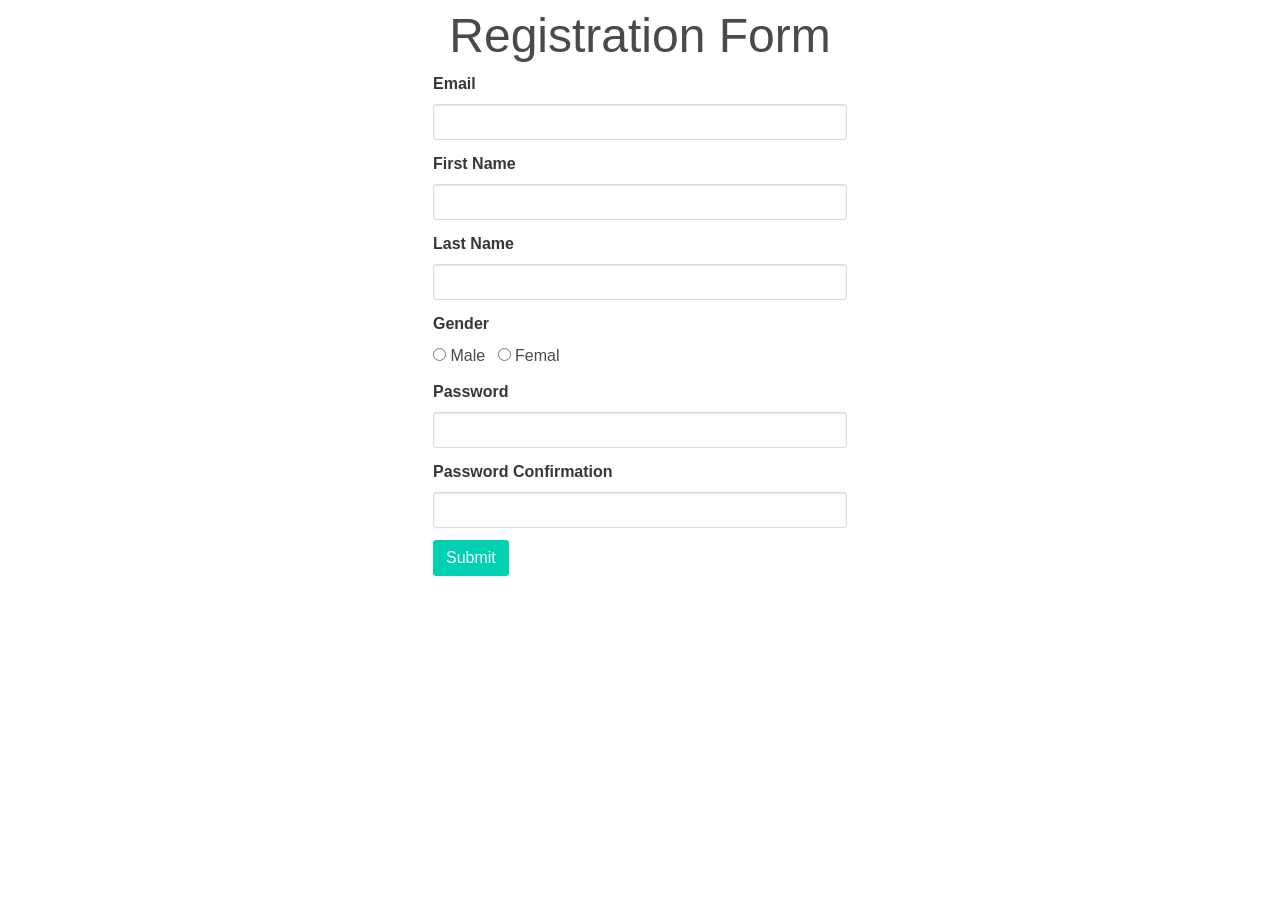
==== index.html @ 9f1828fe "registeration form" ====
<!DOCTYPE html>
<html>
    <head>
        <title>Herzberg Project</title>
        <meta charset="utf8">
        <link rel="stylesheet" href="/assets/bulma.min.css" type="text/css" />
        <link rel="stylesheet" href="/assets/style.css" type="text/css" />
    </head>
    <body>
        <div class="container">
            <h1 class="is-size-1 has-text-centered">Registration Form</h1>
            <form class="">
                <div class="field">
                    <label class="label">Email</label>
                    <div class="control">
                        <input class="input" type="text" name="email" />
                    </div>
                </div>
                <div class="field">
                    <label class="label">First Name</label>
                    <div class="control">
                        <input class="input" type="text" name="first_name" />
                    </div>
                </div>
                <div class="field">
                    <label class="label">Last Name</label>
                    <div class="control">
                        <input class="input" type="text" name="last_name" />
                    </div>
                </div>
                <div class="field">
                    <label class="label">Gender</label>
                    <div class="control">
                        <label class="radio">
                            <input type="radio" name="gender" />
                            Male
                        </label>
                        <label class="radio">
                            <input type="radio" name="gender" />
                            Femal
                        </label>
                    </div>
                </div>
                <div class="field">
                    <label class="label">Password</label>
                    <div class="control">
                        <input class="input" type="password" name="password" />
                    </div>
                </div>
                <div class="field">
                    <label class="label">Password Confirmation</label>
                    <div class="control">
                        <input class="input" type="password" name="password_confirmation" />
                    </div>
                </div>
                <div class="field">
                    <button type="submit" class="button is-primary">Submit</button>
                </div>
            </form>
        </div>
    </body>
</html>
---- assets/style.css ----
form {
    max-width: 414px;
    margin: auto;
}
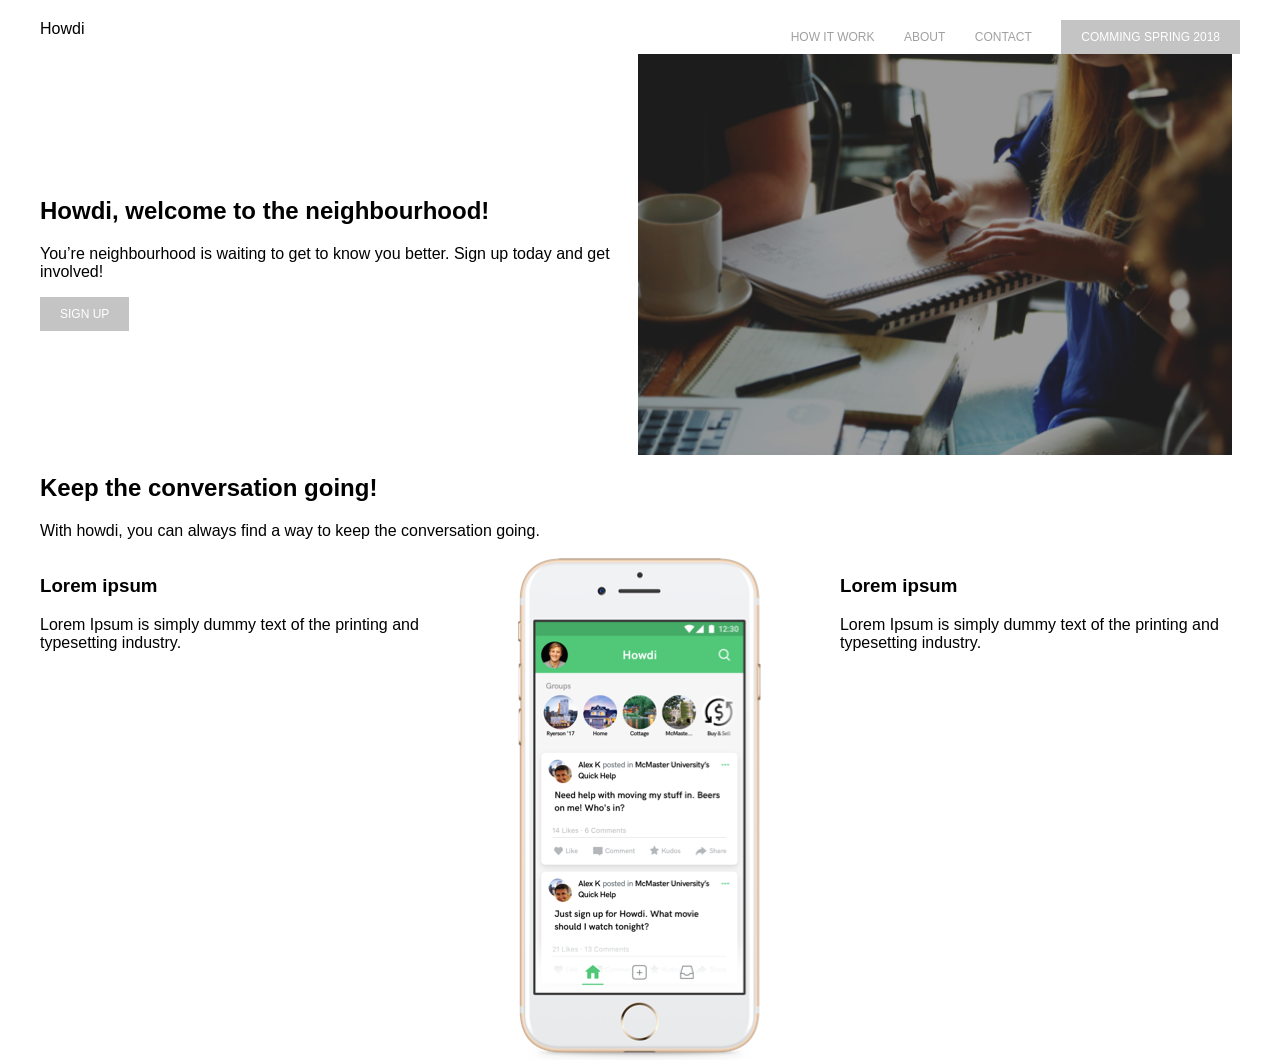
==== commit bdecc8e7: "start landing page" ====
--- a/index.html
+++ b/index.html
@@ -3,60 +3,52 @@
     <head>
         <title>Herzberg Project</title>
         <meta charset="utf8">
-        <link rel="stylesheet" href="/assets/bulma.min.css" type="text/css" />
-        <link rel="stylesheet" href="/assets/style.css" type="text/css" />
+        <link rel="stylesheet" href="assets/style.css?v=1.0.2" type="text/css" />
     </head>
     <body>
         <div class="container">
-            <h1 class="is-size-1 has-text-centered">Registration Form</h1>
-            <form class="">
-                <div class="field">
-                    <label class="label">Email</label>
-                    <div class="control">
-                        <input class="input" type="text" name="email" />
+            <header id="header">
+                <a id="logo">Howdi</a>
+                <nav id="nav">
+                    <a class="nav__menu" href="#">How it work</a>
+                    <a class="nav__menu" href="#">About</a>
+                    <a class="nav__menu" href="#">Contact</a>
+                    <a class="nav__menu button" href="#">Comming Spring 2018</a>
+                </nav>
+            </header>
+            <main id="main">
+                <section class="section" id="welcome">
+                    <div class="inline-block">
+                        <h1>Howdi, welcome to the neighbourhood!</h1>
+                        <p>You’re neighbourhood is waiting to get to know you better. Sign up today and get involved!</p>
+                        <a class="button" href="#">sign up</a>
                     </div>
-                </div>
-                <div class="field">
-                    <label class="label">First Name</label>
-                    <div class="control">
-                        <input class="input" type="text" name="first_name" />
+                    <div class="inline-block">
+                        <img src="/assets/images/welcome.png" class="img-responsive" />
                     </div>
-                </div>
-                <div class="field">
-                    <label class="label">Last Name</label>
-                    <div class="control">
-                        <input class="input" type="text" name="last_name" />
+                </section>
+                <section class="section">
+                    <h2>Keep the conversation going!</h2>
+                    <p>With howdi, you can always find a way to keep the conversation going.</p>
+                    <div class="features cols">
+                        <div class="col">
+                            <div class="feature">
+                                <h3>Lorem ipsum</h3>
+                                <p>Lorem Ipsum is simply dummy text of the printing and typesetting industry.</p>
+                            </div>
+                        </div>
+                        <div class="col text-center">
+                            <img src="/assets/images/phone.png" />
+                        </div>
+                        <div class="col">
+                            <div class="feature">
+                                <h3>Lorem ipsum</h3>
+                                <p>Lorem Ipsum is simply dummy text of the printing and typesetting industry.</p>
+                            </div>
+                        </div>
                     </div>
-                </div>
-                <div class="field">
-                    <label class="label">Gender</label>
-                    <div class="control">
-                        <label class="radio">
-                            <input type="radio" name="gender" />
-                            Male
-                        </label>
-                        <label class="radio">
-                            <input type="radio" name="gender" />
-                            Femal
-                        </label>
-                    </div>
-                </div>
-                <div class="field">
-                    <label class="label">Password</label>
-                    <div class="control">
-                        <input class="input" type="password" name="password" />
-                    </div>
-                </div>
-                <div class="field">
-                    <label class="label">Password Confirmation</label>
-                    <div class="control">
-                        <input class="input" type="password" name="password_confirmation" />
-                    </div>
-                </div>
-                <div class="field">
-                    <button type="submit" class="button is-primary">Submit</button>
-                </div>
-            </form>
+                </section>
+            </main>
         </div>
     </body>
 </html>
--- a/assets/style.css
+++ b/assets/style.css
@@ -1,3 +1,76 @@
+html, body {
+    margin: 0;
+    padding: 0;
+    height: 100%;
+    font-family: sans-serif;
+}
+.text-center {
+    text-align: center;
+}
+.container {
+    max-width: 1200px;
+    margin: auto;
+    width: 100%;
+}
+.inline-block {
+    display: inline-block;
+    vertical-align: middle;
+}
+.img-responsive {
+    width: 100%;
+    vertical-align: middle;
+}
+#header {
+    margin-top: 20px;
+    overflow: auto;
+    content: '';
+}
+#logo {
+    float: left;
+}
+#nav {
+    float: right;
+}
+.nav__menu {
+    color: #A0A0A0;
+    display: inline-block;
+    vertical-align: middle;
+    font-size: 12px;
+    text-decoration: none;
+    text-transform: uppercase;
+    margin-left: 25px;
+}
+.button {
+    font-size: 12px;
+    display: inline-block;
+    text-decoration: none;
+    text-transform: uppercase;
+    background-color: #C4C4C4;
+    color: #FFFFFF;
+    padding: 10px 20px;
+}
+.cols {
+    display: -webkit-inline-box;      /* OLD - iOS 6-, Safari 3.1-6 */
+    display: -moz-box;         /* OLD - Firefox 19- (buggy but mostly works) */
+    display: -ms-flexbox;      /* TWEENER - IE 10 */
+    display: -webkit-flex;     /* NEW - Chrome */
+    display: flex;
+    flex-wrap: wrap;
+    -webkit-flex-wrap: wrap;
+    -moz-flex-wrap: wrap;
+    -ms-flex-wrap: wrap;
+    -o-flex-wrap: wrap;
+}
+.col {
+    display: block;
+}
+#welcome .inline-block {
+    width: 49.5%;
+}
+.features .col {
+    width: 33.3333%;
+}
+
 form {
     max-width: 414px;
     margin: auto;
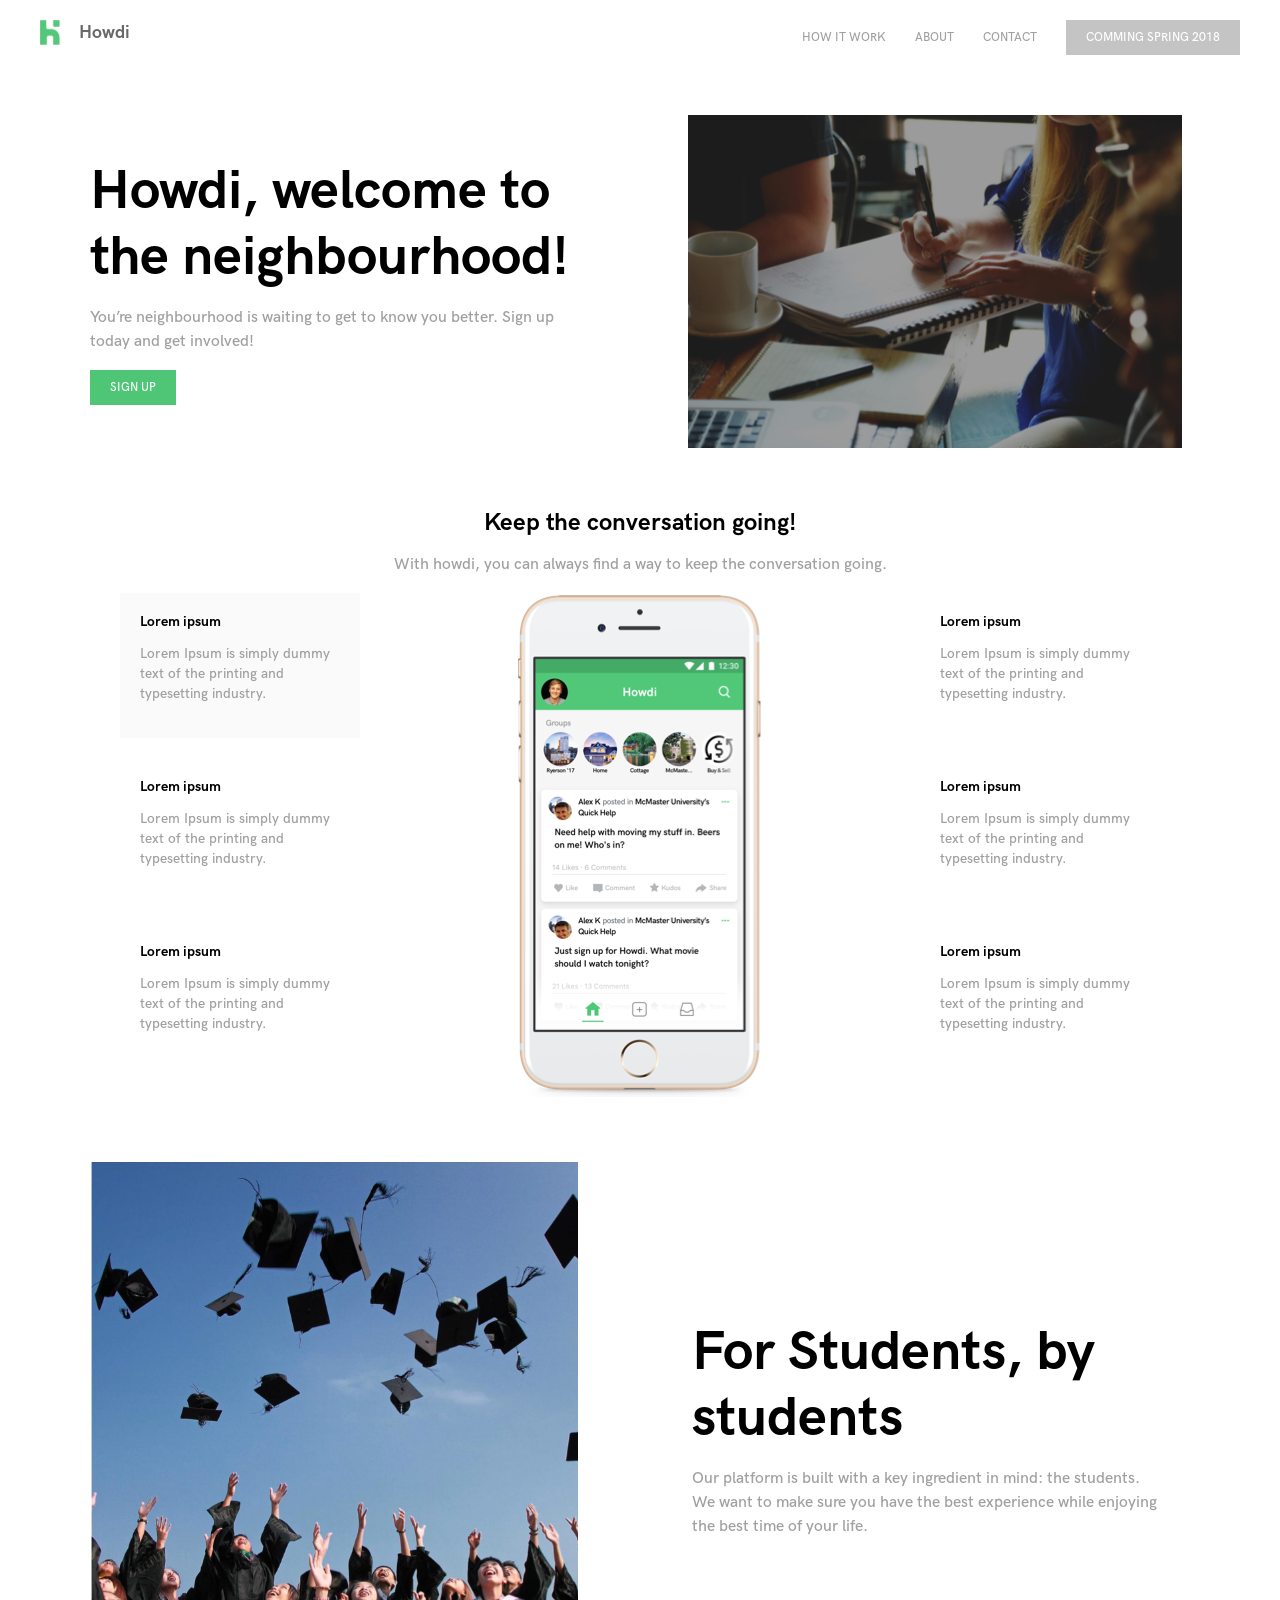
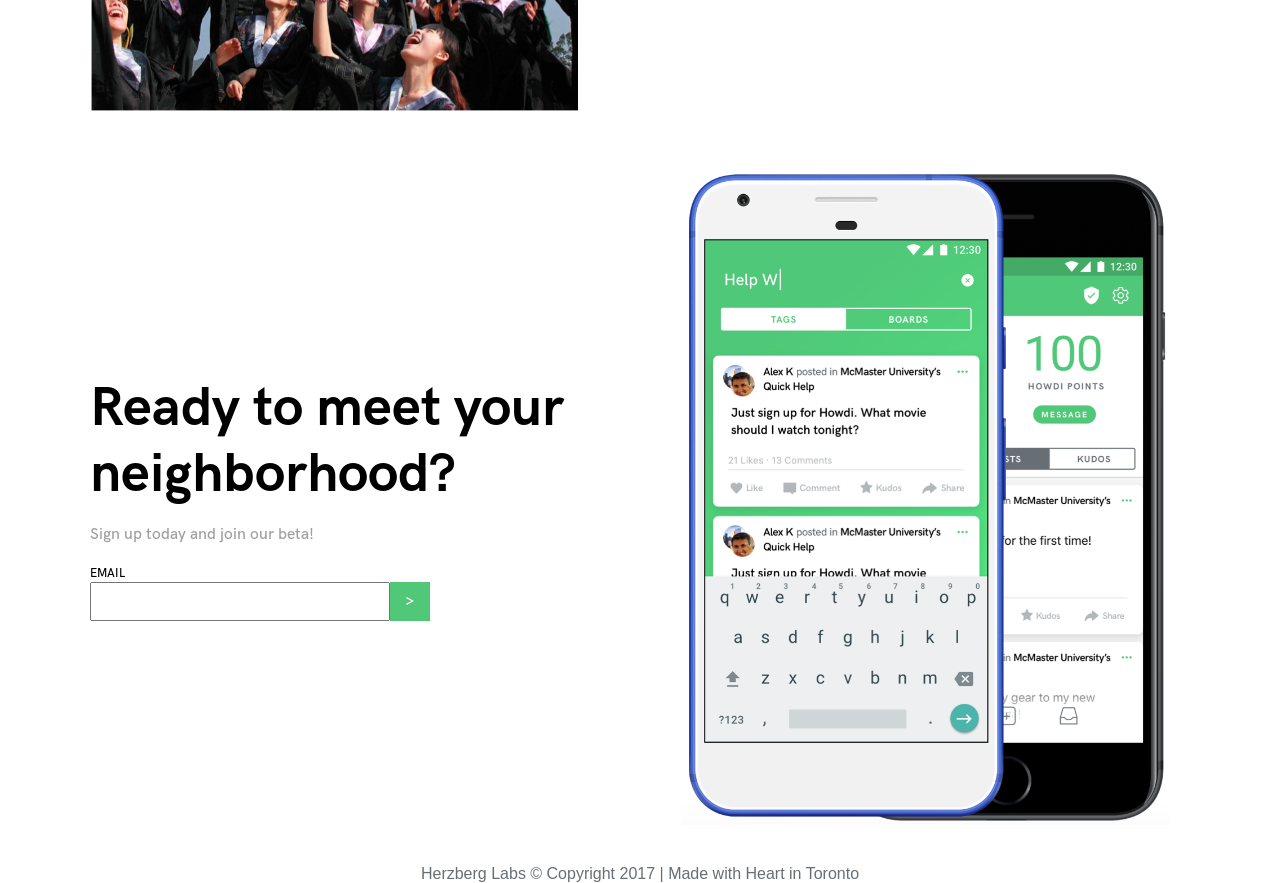
==== commit 76b31a51: "finish the style" ====
--- a/index.html
+++ b/index.html
@@ -3,12 +3,15 @@
     <head>
         <title>Herzberg Project</title>
         <meta charset="utf8">
-        <link rel="stylesheet" href="assets/style.css?v=1.0.2" type="text/css" />
+        <link rel="stylesheet" href="assets/style.css?v=1.0.8" type="text/css" />
     </head>
     <body>
         <div class="container">
             <header id="header">
-                <a id="logo">Howdi</a>
+                <div id="logo">
+                    <img class="inline-block" src="assets/images/logo.png" alt="logo" />
+                    <a class="inline-block" id="logo__title" href="/">Howdi</a>
+                </div>
                 <nav id="nav">
                     <a class="nav__menu" href="#">How it work</a>
                     <a class="nav__menu" href="#">About</a>
@@ -21,34 +24,78 @@
                     <div class="inline-block">
                         <h1>Howdi, welcome to the neighbourhood!</h1>
                         <p>You’re neighbourhood is waiting to get to know you better. Sign up today and get involved!</p>
-                        <a class="button" href="#">sign up</a>
+                        <a class="button button-signup" href="#">sign up</a>
                     </div>
                     <div class="inline-block">
-                        <img src="/assets/images/welcome.png" class="img-responsive" />
+                        <img src="assets/images/welcome.png" class="img-responsive" />
                     </div>
                 </section>
                 <section class="section">
-                    <h2>Keep the conversation going!</h2>
-                    <p>With howdi, you can always find a way to keep the conversation going.</p>
+                    <h2 class="text-center">Keep the conversation going!</h2>
+                    <p class="text-center">With howdi, you can always find a way to keep the conversation going.</p>
                     <div class="features cols">
                         <div class="col">
+                            <div class="feature feature-selected">
+                                <h3 class="feature__title">Lorem ipsum</h3>
+                                <p class="feature__description">Lorem Ipsum is simply dummy text of the printing and typesetting industry.</p>
+                            </div>
                             <div class="feature">
-                                <h3>Lorem ipsum</h3>
-                                <p>Lorem Ipsum is simply dummy text of the printing and typesetting industry.</p>
+                                <h3 class="feature__title">Lorem ipsum</h3>
+                                <p class="feature__description">Lorem Ipsum is simply dummy text of the printing and typesetting industry.</p>
+                            </div>
+                            <div class="feature">
+                                <h3 class="feature__title">Lorem ipsum</h3>
+                                <p class="feature__description">Lorem Ipsum is simply dummy text of the printing and typesetting industry.</p>
                             </div>
                         </div>
                         <div class="col text-center">
-                            <img src="/assets/images/phone.png" />
+                            <img src="assets/images/phone.png" />
                         </div>
                         <div class="col">
                             <div class="feature">
-                                <h3>Lorem ipsum</h3>
-                                <p>Lorem Ipsum is simply dummy text of the printing and typesetting industry.</p>
+                                <h3 class="feature__title">Lorem ipsum</h3>
+                                <p class="feature__description">Lorem Ipsum is simply dummy text of the printing and typesetting industry.</p>
+                            </div>
+                            <div class="feature">
+                                <h3 class="feature__title">Lorem ipsum</h3>
+                                <p class="feature__description">Lorem Ipsum is simply dummy text of the printing and typesetting industry.</p>
+                            </div>
+                            <div class="feature">
+                                <h3 class="feature__title">Lorem ipsum</h3>
+                                <p class="feature__description">Lorem Ipsum is simply dummy text of the printing and typesetting industry.</p>
                             </div>
                         </div>
                     </div>
                 </section>
+                <section class="section" id="students">
+                    <div class="inline-block">
+                        <img src="assets/images/students.png" class="img-responsive" />
+                    </div>
+                    <div class="inline-block right-container">
+                        <h1>For Students, by students</h1>
+                        <p>Our platform is built with a key ingredient in mind: the students. We want to make sure you have the best experience while enjoying the best time of your life.</p>
+                    </div>
+                </section>
+                <section class="section" id="signup">
+                    <div class="inline-block">
+                        <h1>Ready to meet your neighborhood?</h1>
+                        <p>Sign up today and join our beta!</p>
+                        <div class="input-form">
+                            <label class="label">EMAIL</label>
+                            <div class="input-group">
+                                <input class="input input-bar" type="email" name="email" />
+                                <a class="input input-btn">></a>
+                            </div>
+                        </div>
+                    </div>
+                    <div class="inline-block">
+                        <img src="assets/images/twophones.png" class="img-responsive" />
+                    </div>
+                </section>
             </main>
+            <footer id="footer">
+                Herzberg Labs &copy; Copyright 2017 | Made with Heart in Toronto
+            </footer>
         </div>
     </body>
 </html>
--- a/assets/style.css
+++ b/assets/style.css
@@ -1,11 +1,44 @@
+@font-face {
+    font-family: HKGroteskMedium;
+    src: url('./fonts/hk-grotesk/HKGrotesk-Medium.otf') format('opentype');
+}
+
+@font-face {
+    font-family: HKGroteskBold;
+    font-weight: bold;
+    src: url('./fonts/hk-grotesk/HKGrotesk-Bold.otf') format('opentype');
+}
+
+* {
+    box-sizing: border-box;
+}
+
 html, body {
     margin: 0;
     padding: 0;
     height: 100%;
-    font-family: sans-serif;
+    font-family: HKGroteskMedium, sans-serif;
+}
+h1, h2, h3, h4, h5, h6 {
+    font-family: HKGroteskBold, sans-serif;
+    margin: 0;
+    font-weight: normal;
+}
+h1 {
+    font-size: 55px;
+}
+p {
+    color: #A0A0A0;
+    line-height: 24px;
 }
 .text-center {
     text-align: center;
+}
+.section {
+    margin-top: 60px;
+}
+.section .inline-block {
+    padding: 0 50px;
 }
 .container {
     max-width: 1200px;
@@ -28,6 +61,17 @@
 #logo {
     float: left;
 }
+#logo img {
+    width: 20px;
+}
+#logo__title {
+    margin-left: 15px;
+    color: #686868;
+    font-size: 18px;
+    text-decoration: none;
+    font-weight: bold;
+    font-family: HKGroteskBold, sans-serif;
+}
 #nav {
     float: right;
 }
@@ -48,6 +92,9 @@
     background-color: #C4C4C4;
     color: #FFFFFF;
     padding: 10px 20px;
+}
+.button-signup {
+    background-color: #4EC675;
 }
 .cols {
     display: -webkit-inline-box;      /* OLD - iOS 6-, Safari 3.1-6 */
@@ -70,8 +117,59 @@
 .features .col {
     width: 33.3333%;
 }
-
+.feature {
+    padding: 20px;
+    margin: 0 auto 20px;
+    width: 60%;
+}
+.feature:hover {
+    background-color: #fafafa;
+}
+.feature-selected {
+    background-color: #fafafa;
+}
+.feature__title {
+    font-size: 14px;
+}
+.feature__description {
+    font-size: 14px;
+    line-height: 20px;
+}
+#students .inline-block {
+    width: 49%;
+}
+#students .right-container {
+    padding: 60px;
+}
+#signup .inline-block {
+    width: 49%;
+}
 form {
     max-width: 414px;
     margin: auto;
+}
+.input-form .label {
+    font-size: 12px;
+}
+.input-group {
+    display: flex;
+}
+.input {
+    display: inline-block;
+    vertical-align: middle;
+    padding: 10px;
+}
+.input-bar {
+    width: 300px;
+}
+.input-btn {
+    padding: 10px 15px;
+    color: #ffffff;
+    background-color: #50C878;
+}
+#footer {
+    text-align: center;
+    margin: 40px 0;
+    color: #676F75;
+    font-family: Helvetica, sans-serif;
 }
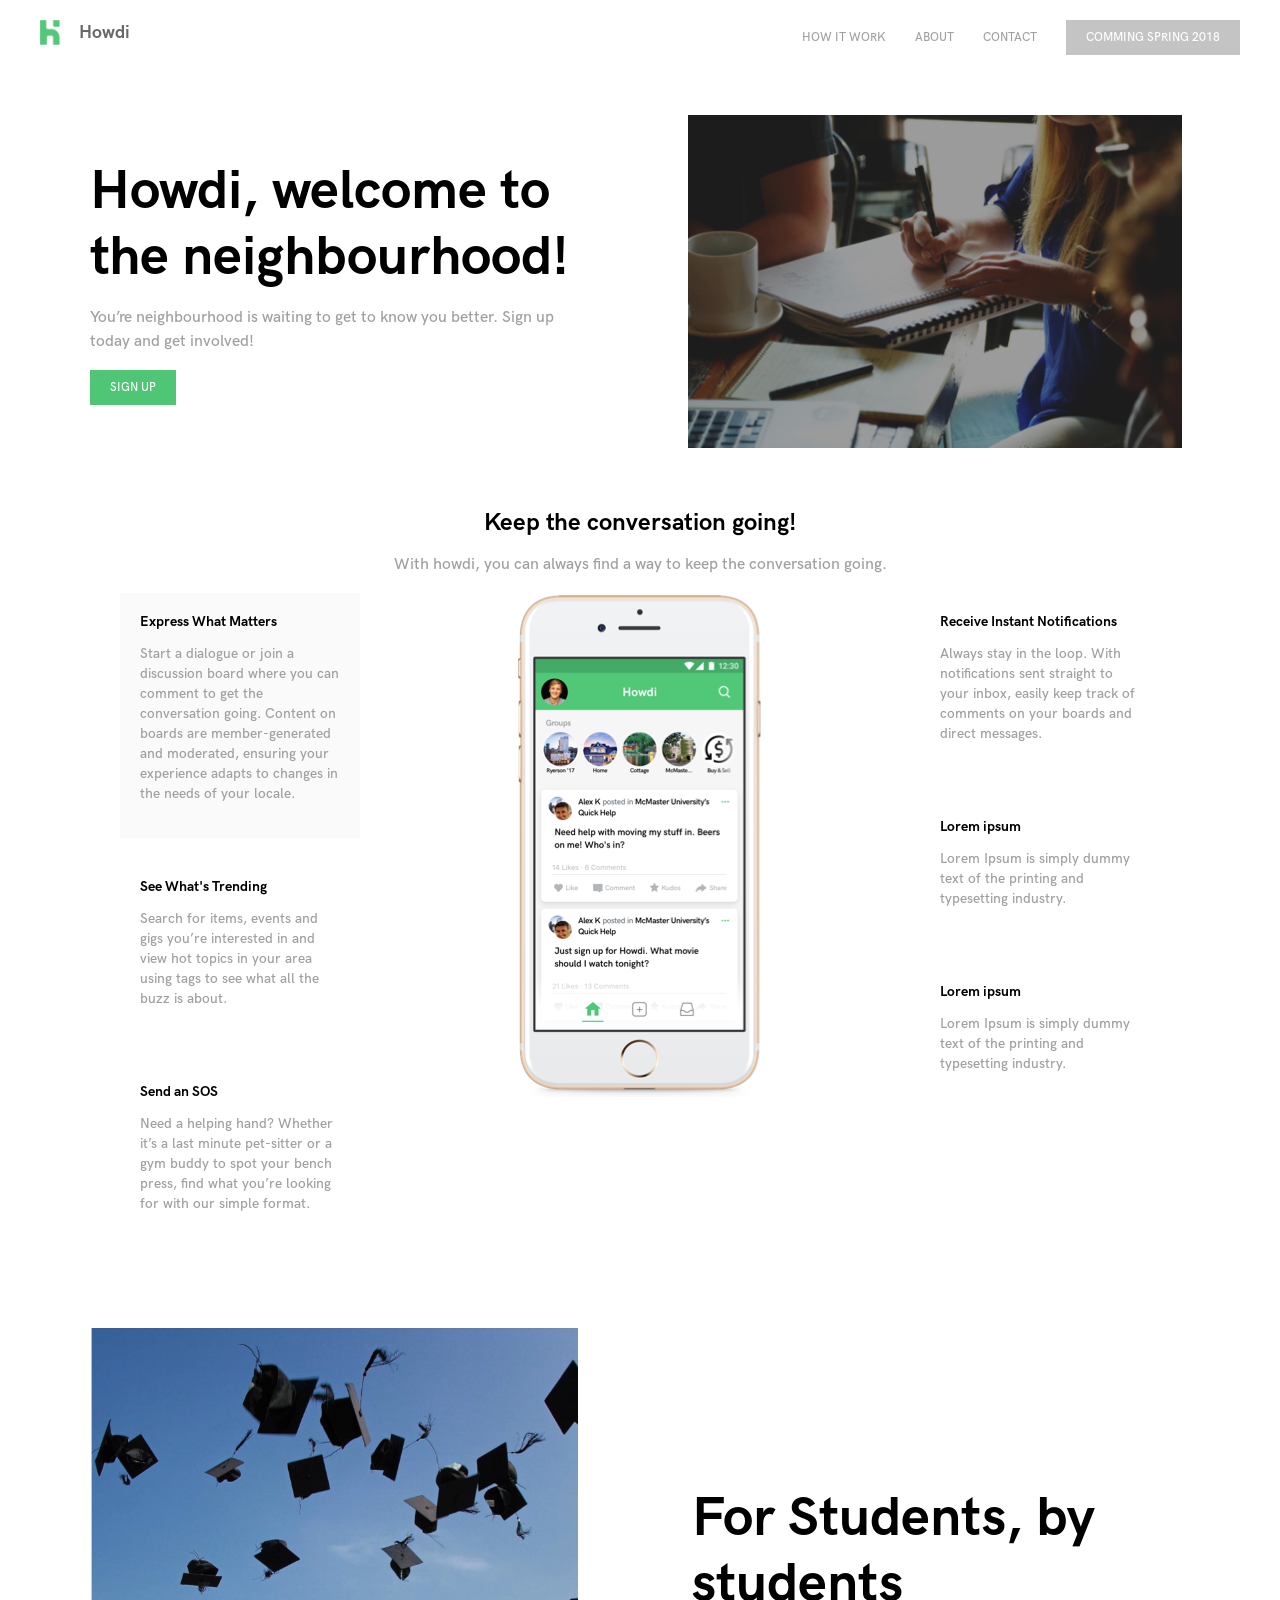
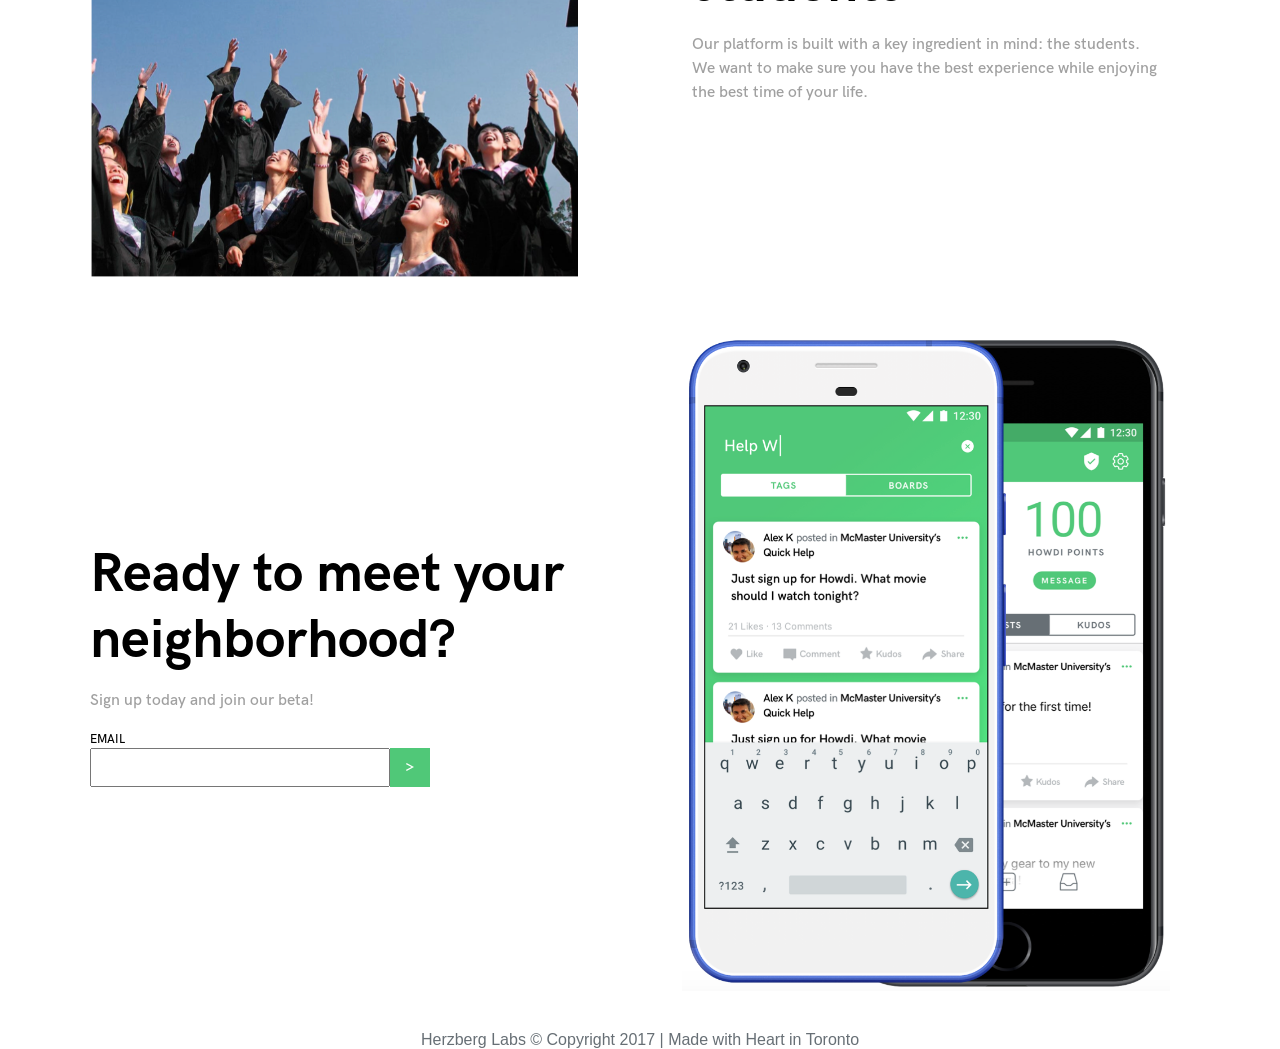
==== commit f869e7c4: "update feature content" ====
--- a/index.html
+++ b/index.html
@@ -36,16 +36,16 @@
                     <div class="features cols">
                         <div class="col">
                             <div class="feature feature-selected">
-                                <h3 class="feature__title">Lorem ipsum</h3>
-                                <p class="feature__description">Lorem Ipsum is simply dummy text of the printing and typesetting industry.</p>
+                                <h3 class="feature__title">Express What Matters</h3>
+                                <p class="feature__description">Start a dialogue or join a discussion board where you can comment to get the conversation going. Content on boards are member-generated and moderated, ensuring your experience adapts to changes in the needs of your locale.</p>
                             </div>
                             <div class="feature">
-                                <h3 class="feature__title">Lorem ipsum</h3>
-                                <p class="feature__description">Lorem Ipsum is simply dummy text of the printing and typesetting industry.</p>
+                                <h3 class="feature__title">See What's Trending</h3>
+                                <p class="feature__description">Search for items, events and gigs you’re interested in and view hot topics in your area  using tags to see what all the buzz is about.</p>
                             </div>
                             <div class="feature">
-                                <h3 class="feature__title">Lorem ipsum</h3>
-                                <p class="feature__description">Lorem Ipsum is simply dummy text of the printing and typesetting industry.</p>
+                                <h3 class="feature__title">Send an SOS</h3>
+                                <p class="feature__description">Need a helping hand? Whether it’s a last minute pet-sitter or a gym buddy to spot your bench press, find what you’re looking for with our simple format.</p>
                             </div>
                         </div>
                         <div class="col text-center">
@@ -53,8 +53,8 @@
                         </div>
                         <div class="col">
                             <div class="feature">
-                                <h3 class="feature__title">Lorem ipsum</h3>
-                                <p class="feature__description">Lorem Ipsum is simply dummy text of the printing and typesetting industry.</p>
+                                <h3 class="feature__title">Receive Instant Notifications</h3>
+                                <p class="feature__description">Always stay in the loop. With notifications sent straight to your inbox, easily keep track of  comments on your boards and direct messages.</p>
                             </div>
                             <div class="feature">
                                 <h3 class="feature__title">Lorem ipsum</h3>
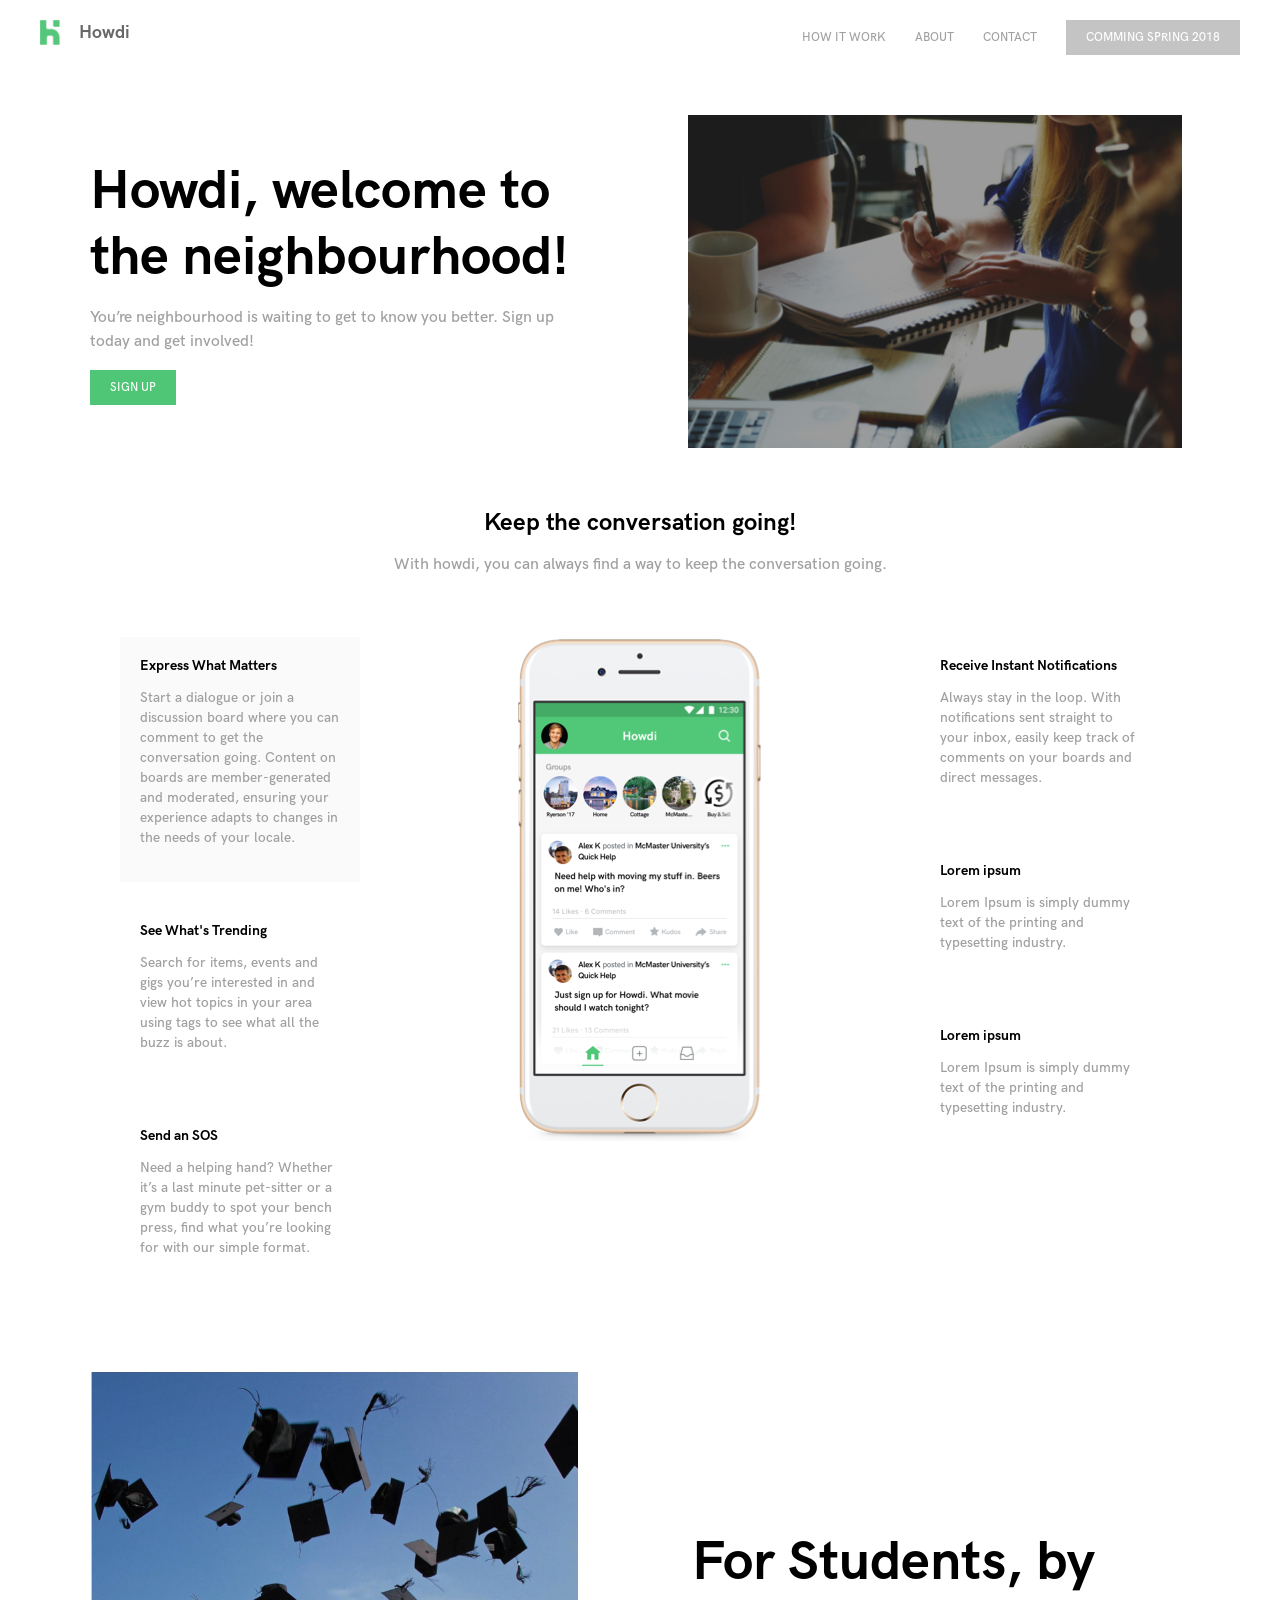
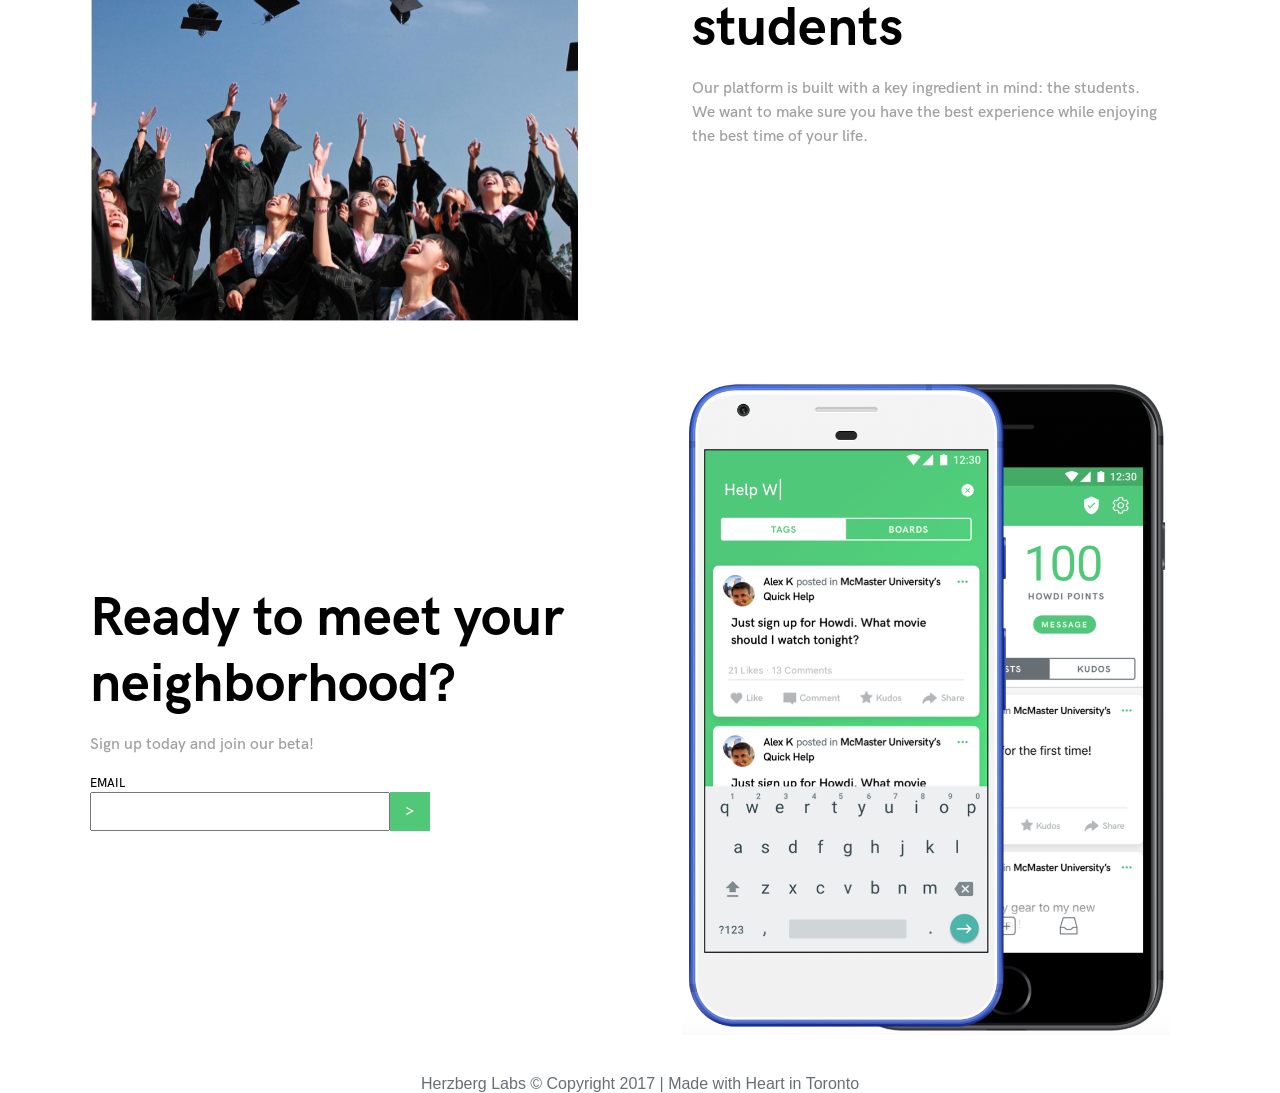
==== commit 71feab3c: "features section margintop" ====
--- a/index.html
+++ b/index.html
@@ -3,7 +3,7 @@
     <head>
         <title>Herzberg Project</title>
         <meta charset="utf8">
-        <link rel="stylesheet" href="assets/style.css?v=1.0.8" type="text/css" />
+        <link rel="stylesheet" href="assets/style.css?v=1.0.9" type="text/css" />
     </head>
     <body>
         <div class="container">
--- a/assets/style.css
+++ b/assets/style.css
@@ -114,6 +114,9 @@
 #welcome .inline-block {
     width: 49.5%;
 }
+.features {
+    margin-top: 60px;
+}
 .features .col {
     width: 33.3333%;
 }
